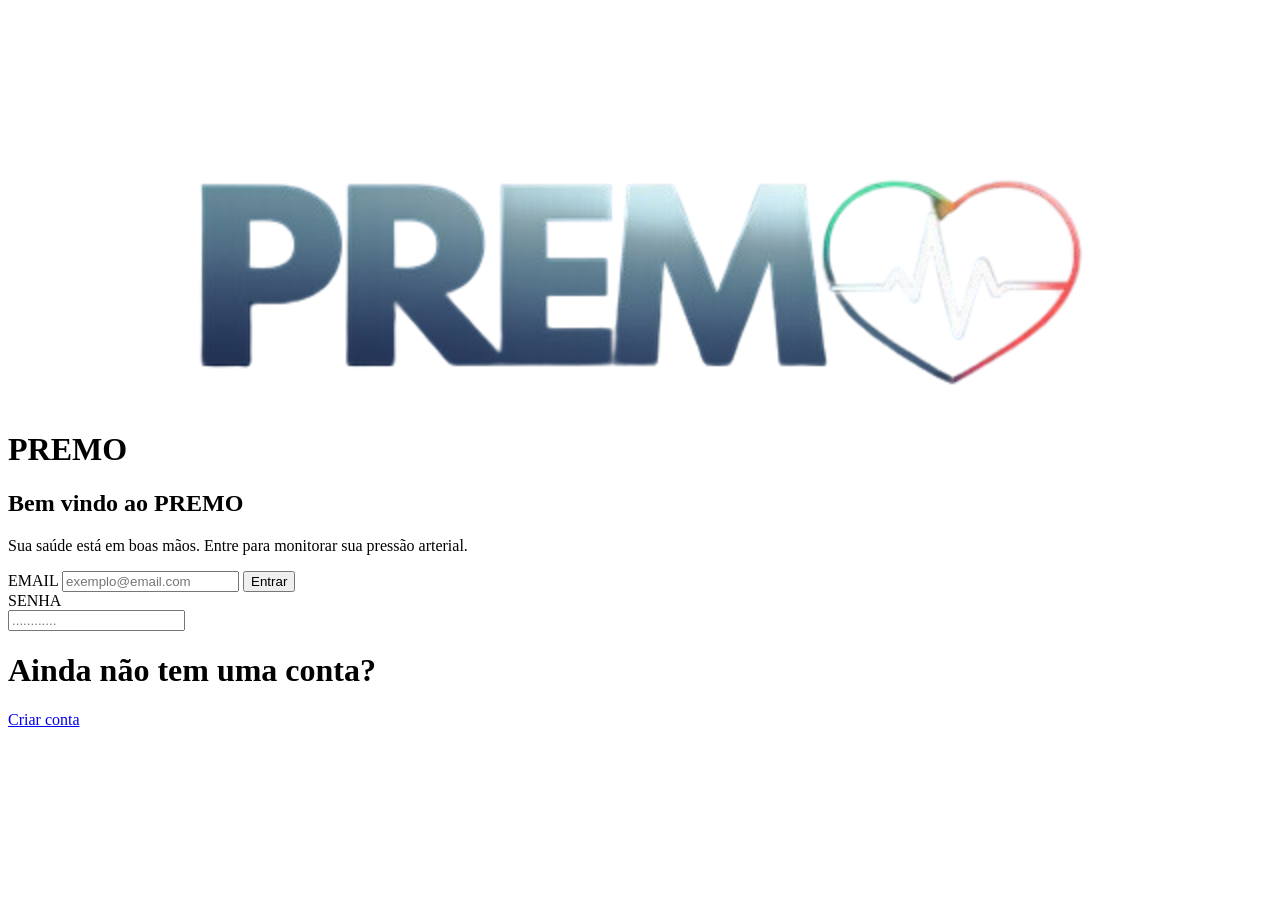
==== frontend/index.html @ c5b91dfb "feat: cria estrutura da tela de login do PREMO" ====
<!DOCTYPE html>
<html lang="en">
<head>
    <meta charset="UTF-8">
    <meta name="viewport" content="width=device-width, initial-scale=1.0">
    <title>PREMO login</title>

    <link rel="stylesheet" href="style.css">
</head>
<body>
    <div class="login-container">
    <div class="login-card">

      <img src="imglogopremo.png" alt="PREMO" class="logo">
      <h1>PREMO</h1>
      <h2>Bem vindo ao PREMO</h2>

    <p>
      Sua saúde está em boas mãos. Entre para monitorar sua pressão arterial.
    </p>

       <!-- EMAIL -->
      <form>
        <label>EMAIL</label>
        <input type="email" placeholder="exemplo@email.com" />
        <button type="submit">Entrar</button>
      </form>
    </div>
  </div>

       <!-- SENHA -->
         <div class="input-group">
          <label>SENHA</label>
         <div class="input-box">
          <i class="fa-solid fa-lock"></i>
          <input type="password" id="senha" placeholder="............">
          <i class="fa-regular fa-eye eye" id="toggle"></i>
             </form>
              <h1>Ainda não tem uma conta?</h1>
                <a href="#">Criar conta</a>
          </div>
         </div>
</body>
</html>
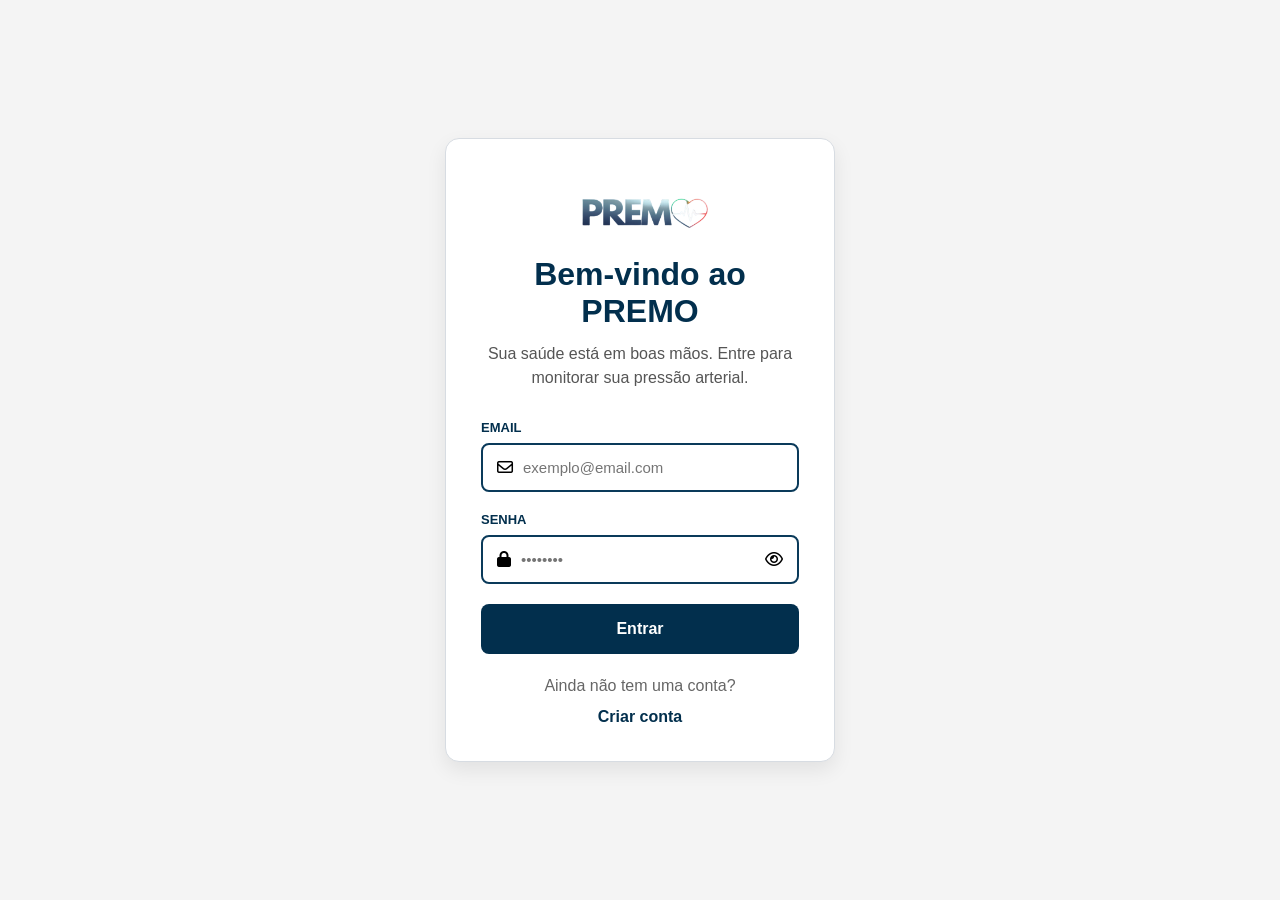
==== commit 44a3f206: "fix: organiza estrutura do projeto PREMO" ====
--- a/frontend/index.html
+++ b/frontend/index.html
@@ -1,44 +1,84 @@
 <!DOCTYPE html>
-<html lang="en">
+<html lang="pt-BR">
 <head>
     <meta charset="UTF-8">
     <meta name="viewport" content="width=device-width, initial-scale=1.0">
-    <title>PREMO login</title>
+    <title>PREMO Login</title>
 
     <link rel="stylesheet" href="style.css">
+
+    <!-- Ícones -->
+    <link rel="stylesheet"
+    href="https://cdnjs.cloudflare.com/ajax/libs/font-awesome/6.5.1/css/all.min.css">
 </head>
+
 <body>
-    <div class="login-container">
-    <div class="login-card">
 
-      <img src="imglogopremo.png" alt="PREMO" class="logo">
-      <h1>PREMO</h1>
-      <h2>Bem vindo ao PREMO</h2>
+    <div class="container">
 
-    <p>
-      Sua saúde está em boas mãos. Entre para monitorar sua pressão arterial.
-    </p>
+        <div class="card">
 
-       <!-- EMAIL -->
-      <form>
-        <label>EMAIL</label>
-        <input type="email" placeholder="exemplo@email.com" />
-        <button type="submit">Entrar</button>
-      </form>
+            <img src="imglogopremo.png" alt="PREMO" class="logo">
+
+            <h1>Bem-vindo ao PREMO</h1>
+
+            <p>
+                Sua saúde está em boas mãos.
+                Entre para monitorar sua pressão arterial.
+            </p>
+
+            <!-- EMAIL -->
+            <div class="input-group">
+
+                <label>EMAIL</label>
+
+                <div class="input-box">
+                    <i class="fa-regular fa-envelope"></i>
+
+                    <input
+                        type="email"
+                        placeholder="exemplo@email.com"
+                    >
+                </div>
+
+            </div>
+
+            <!-- SENHA -->
+            <div class="input-group">
+
+                <label>SENHA</label>
+
+                <div class="input-box">
+
+                    <i class="fa-solid fa-lock"></i>
+
+                    <input
+                        type="password"
+                        id="senha"
+                        placeholder="••••••••"
+                    >
+
+                    <i class="fa-regular fa-eye eye" id="toggle"></i>
+
+                </div>
+
+            </div>
+
+            <button class="btn-login">
+                Entrar
+            </button>
+
+            <p class="signup-text">
+                Ainda não tem uma conta?
+            </p>
+
+            <a href="#" class="signup-link">
+                Criar conta
+            </a>
+
+        </div>
+
     </div>
-  </div>
 
-       <!-- SENHA -->
-         <div class="input-group">
-          <label>SENHA</label>
-         <div class="input-box">
-          <i class="fa-solid fa-lock"></i>
-          <input type="password" id="senha" placeholder="............">
-          <i class="fa-regular fa-eye eye" id="toggle"></i>
-             </form>
-              <h1>Ainda não tem uma conta?</h1>
-                <a href="#">Criar conta</a>
-          </div>
-         </div>
 </body>
 </html>
--- a/frontend/style.css
+++ b/frontend/style.css
@@ -0,0 +1,120 @@
+*{
+    margin: 0;
+    padding: 0;
+    box-sizing: border-box;
+    font-family: Arial, sans-serif;
+}
+
+body{
+    background-color: #f4f4f4;
+    display: flex;
+    justify-content: center;
+    align-items: center;
+    min-height: 100vh;
+}
+
+.container{
+    width: 100%;
+    max-width: 430px;
+    padding: 20px;
+}
+
+.card{
+    background: white;
+    border-radius: 14px;
+    padding: 35px;
+    box-shadow: 0 8px 20px rgba(0,0,0,.08);
+    border: 1px solid #d7dce2;
+}
+
+.logo{
+    width: 170px;
+    display: block;
+    margin: 0 auto 25px;
+}
+
+h1{
+    color: #022f4d;
+    text-align: center;
+    font-size: 32px;
+    margin-bottom: 12px;
+}
+
+p{
+    text-align: center;
+    color: #555;
+    margin-bottom: 30px;
+    line-height: 1.5;
+}
+
+label{
+    display: block;
+    font-size: 13px;
+    font-weight: bold;
+    color: #022f4d;
+    margin-bottom: 8px;
+}
+
+.input-group{
+    margin-bottom: 20px;
+}
+
+.input-box{
+    display: flex;
+    align-items: center;
+    border: 2px solid #0a3a5a;
+    border-radius: 8px;
+    padding: 14px;
+    gap: 10px;
+}
+
+.input-box input{
+    width: 100%;
+    border: none;
+    outline: none;
+    font-size: 15px;
+}
+
+.eye{
+    cursor: pointer;
+}
+
+.btn-login{
+    width: 100%;
+    background: #022f4d;
+    color: white;
+    border: none;
+    padding: 16px;
+    border-radius: 8px;
+    font-size: 16px;
+    cursor: pointer;
+    font-weight: bold;
+    transition: .3s;
+}
+
+.btn-login:hover{
+    transform: translateY(-2px);
+}
+
+.signup-text{
+    display: block;
+    text-align: center;
+    color: #666;
+    margin-top: 20px;
+    margin-bottom: 10px;
+}
+
+.signup-link{
+    display: block;
+    text-align: center;
+    color: #022f4d;
+    text-decoration: none;
+    font-weight: bold;
+}
+
+.footer{
+    margin-top: 25px;
+    text-align: center;
+    color: #777;
+    font-size: 14px;
+}
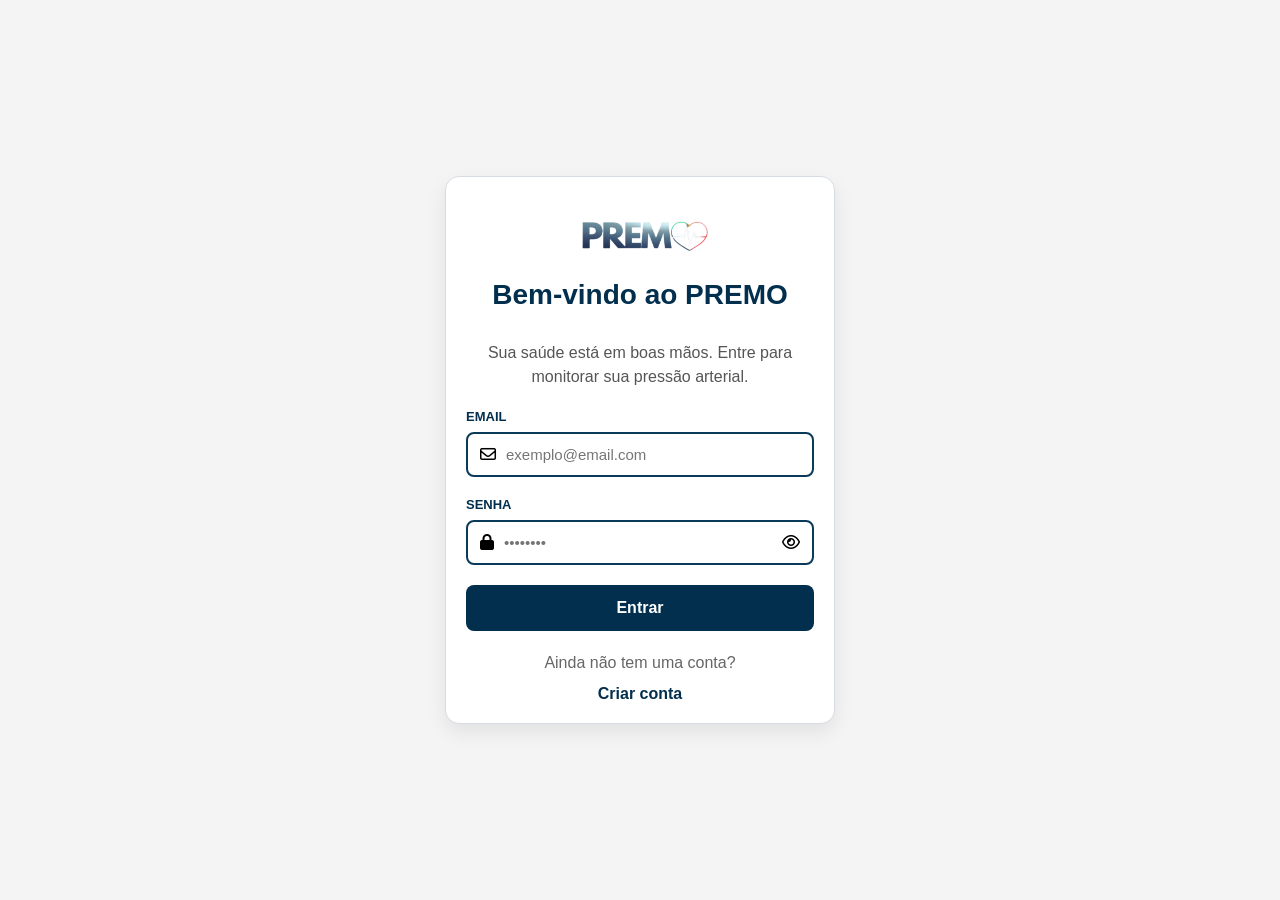
==== commit e366232c: "feat: implementa tela de medição com teclado funcional" ====
--- a/frontend/index.html
+++ b/frontend/index.html
@@ -10,6 +10,7 @@
     <!-- Ícones -->
     <link rel="stylesheet"
     href="https://cdnjs.cloudflare.com/ajax/libs/font-awesome/6.5.1/css/all.min.css">
+    
 </head>
 
 <body>
@@ -64,10 +65,9 @@
 
             </div>
 
-            <button class="btn-login">
-                Entrar
-            </button>
-
+            <a href="medicao.html" class="btn-login">
+            Entrar
+            </a>
             <p class="signup-text">
                 Ainda não tem uma conta?
             </p>
--- a/frontend/style.css
+++ b/frontend/style.css
@@ -80,16 +80,18 @@
 }
 
 .btn-login{
+    display: block;
     width: 100%;
     background: #022f4d;
     color: white;
-    border: none;
     padding: 16px;
     border-radius: 8px;
     font-size: 16px;
     cursor: pointer;
     font-weight: bold;
     transition: .3s;
+    text-align: center;
+    text-decoration: none;
 }
 
 .btn-login:hover{
@@ -117,4 +119,195 @@
     text-align: center;
     color: #777;
     font-size: 14px;
+}
+
+/* CSS MEDICAO */
+
+*{
+    margin: 0;
+    padding: 0;
+    box-sizing: border-box;
+    font-family: Arial,sans-serif;
+}
+
+/* LOGIN */
+
+.login{
+    background: #f4f4f4;
+    display: flex;
+    justify-content: center;
+    align-items: center;
+    min-height: 100vh;
+}
+
+.container{
+    width: 100%;
+    max-width: 430px;
+    padding: 20px;
+}
+
+.card{
+    background: white;
+    border-radius: 14px;
+    padding: 20px;
+    box-shadow: 0 8px 20px rgba(0,0,0,.08);
+    border: 1px solid #d7dce2;
+}
+
+.logo{
+    width: 170px;
+    display: block;
+    margin: 0 auto 25px;
+}
+
+h1{
+    color: #022f4d;
+    text-align: center;
+    font-size: 28px;
+    margin-bottom: 30px;
+}
+
+p{
+    text-align: center;
+    color: #555;
+    margin-bottom: 20px;
+}
+
+.input-group{
+    margin-bottom: 20px;
+}
+
+.input-box{
+    display: flex;
+    align-items: center;
+    border: 2px solid #0a3a5a;
+    border-radius: 8px;
+    padding: 12px;
+    gap: 10px;
+}
+
+.btn-login{
+    width: 100%;
+    background: #022f4d;
+    color: white;
+    border: none;
+    padding: 14px;
+    border-radius: 8px;
+    font-weight: bold;
+    cursor: pointer;
+}
+
+.btn-login:hover{
+    transform: translateY(-2px);
+}
+
+.signup-text{
+    text-align: center;
+    margin-top: 20px;
+}
+
+.signup-link{
+    display: block;
+    text-align: center;
+    color: #022f4d;
+    font-weight: bold;
+    text-decoration: none;
+}
+
+/* MEDIÇÃO */
+
+
+.medicao{
+    background: #f4f4f4;
+    padding: 20px;
+}
+
+.topo{
+    display: flex;
+    align-items: center;
+    gap: 10px;
+    margin-bottom: 20px;
+}
+
+.topo h2{
+    font-size: 20px;
+    color: #022f4d;
+}
+
+.pressao-container{
+    display: flex;
+    gap: 10px;
+    margin-bottom: 20px;
+}
+
+.pressao-box{
+    flex: 1;
+    padding: 15px;
+    border-radius: 10px;
+    background: #e9f2f9;
+    text-align: center;
+}
+
+.pressao-box h1{
+    font-size: 28px;
+}
+
+.pressao-box.ativa{
+    background: #022f4d;
+    color: white;
+}
+
+.teclado{
+    display: grid;
+    grid-template-columns: repeat(3, 1fr);
+    gap: 10px;
+    margin-bottom: 20px;
+}
+
+.teclado button{
+    padding: 18px;
+    font-size: 18px;
+    border: none;
+    border-radius: 10px;
+    background: #f0f0f0;
+    cursor: pointer;
+}
+
+.btn-salvar{
+    width: 100%;
+    padding: 15px;
+    background: #022f4d;
+    color: white;
+    border: none;
+    border-radius: 10px;
+    font-weight: bold;
+}
+
+.info{
+    font-size: 12px;
+    color: #777;
+    margin-top: 10px;
+    text-align: center;
+}
+
+.menu{
+    display: flex;
+    justify-content: space-around;
+    margin-top: 20px;
+    font-size: 14px;
+}
+
+.ativo{
+    color: #022f4d;
+    font-weight: bold;
+}
+
+.pressao-box span{
+    font-size: 12px;
+    opacity: 0.7;
+}
+
+.pressao-box h1{
+    margin-top: 5px;
+    font-size: 24px;
 }
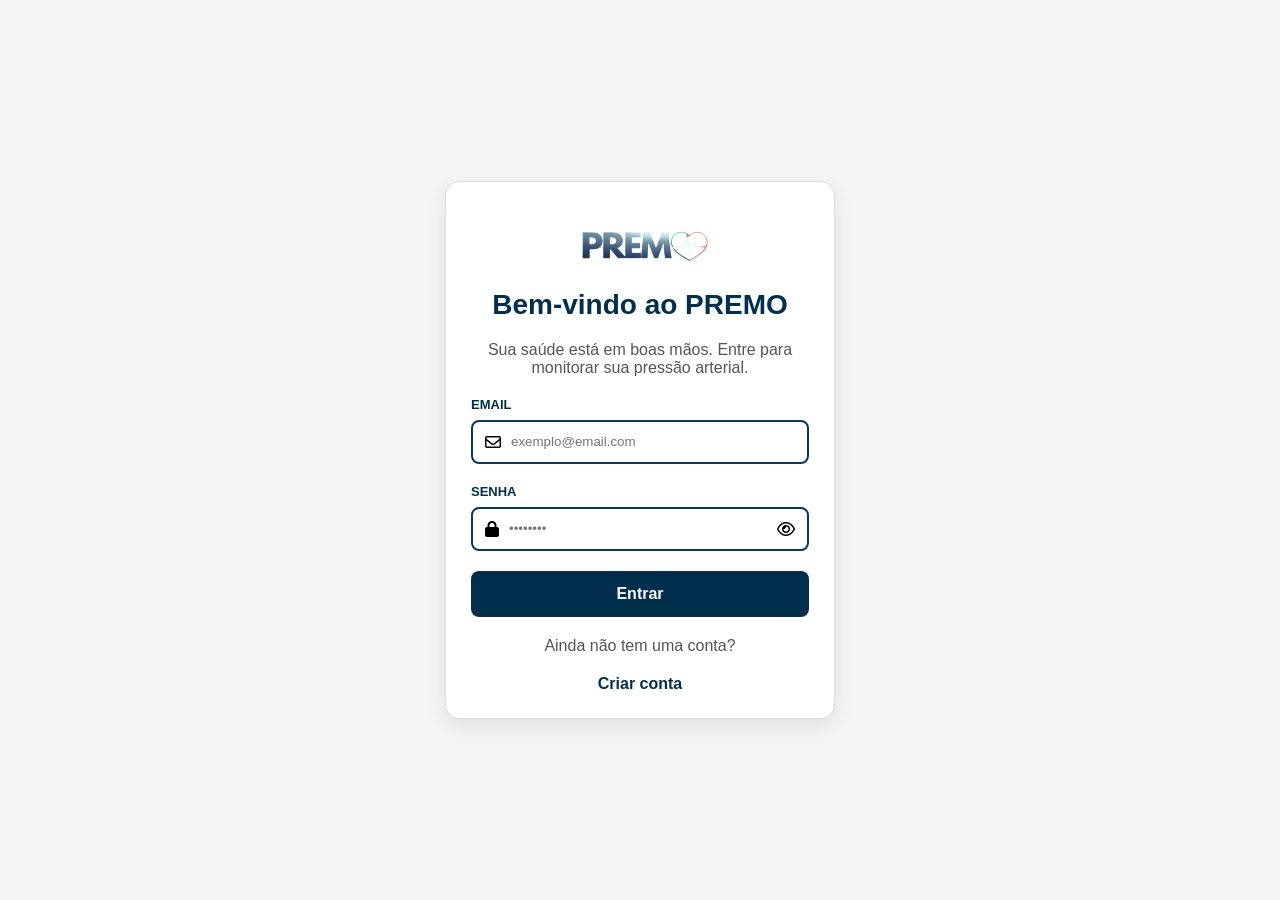
==== commit 8ba1eac5: "feat: integra telas de medição, alerta e relatório" ====
--- a/frontend/index.html
+++ b/frontend/index.html
@@ -5,6 +5,7 @@
     <meta name="viewport" content="width=device-width, initial-scale=1.0">
     <title>PREMO Login</title>
 
+    <!-- CSS -->
     <link rel="stylesheet" href="style.css">
 
     <!-- Ícones -->
@@ -13,7 +14,7 @@
     
 </head>
 
-<body>
+<body class="login">
 
     <div class="container">
 
@@ -30,7 +31,6 @@
 
             <!-- EMAIL -->
             <div class="input-group">
-
                 <label>EMAIL</label>
 
                 <div class="input-box">
@@ -41,16 +41,13 @@
                         placeholder="exemplo@email.com"
                     >
                 </div>
-
             </div>
 
             <!-- SENHA -->
             <div class="input-group">
-
                 <label>SENHA</label>
 
                 <div class="input-box">
-
                     <i class="fa-solid fa-lock"></i>
 
                     <input
@@ -60,14 +57,14 @@
                     >
 
                     <i class="fa-regular fa-eye eye" id="toggle"></i>
-
                 </div>
-
             </div>
 
+            <!-- BOTÃO -->
             <a href="medicao.html" class="btn-login">
-            Entrar
+                Entrar
             </a>
+
             <p class="signup-text">
                 Ainda não tem uma conta?
             </p>
--- a/frontend/style.css
+++ b/frontend/style.css
@@ -1,183 +1,80 @@
-*{
+/* ===== RESET ===== */
+* {
     margin: 0;
     padding: 0;
     box-sizing: border-box;
     font-family: Arial, sans-serif;
 }
 
-body{
+/* ===== BODY ===== */
+body {
     background-color: #f4f4f4;
+}
+
+/* ===== CONTAINER PADRÃO ===== */
+.container {
+    width: 100%;
+    max-width: 430px;
+    padding: 20px;
+    margin: 0 auto;
+}
+
+/* ===== CARD ===== */
+.card {
+    background: white;
+    border-radius: 14px;
+    padding: 25px;
+    box-shadow: 0 8px 20px rgba(0,0,0,.08);
+    border: 1px solid #d7dce2;
+}
+
+/* ===== LOGO ===== */
+.logo {
+    width: 170px;
+    display: block;
+    margin: 0 auto 25px;
+}
+
+/* ===================================================== */
+/* ===================== LOGIN ========================== */
+/* ===================================================== */
+
+.login {
     display: flex;
     justify-content: center;
     align-items: center;
     min-height: 100vh;
 }
 
-.container{
-    width: 100%;
-    max-width: 430px;
-    padding: 20px;
-}
-
-.card{
-    background: white;
-    border-radius: 14px;
-    padding: 35px;
-    box-shadow: 0 8px 20px rgba(0,0,0,.08);
-    border: 1px solid #d7dce2;
-}
-
-.logo{
-    width: 170px;
-    display: block;
-    margin: 0 auto 25px;
-}
-
-h1{
-    color: #022f4d;
-    text-align: center;
-    font-size: 32px;
-    margin-bottom: 12px;
-}
-
-p{
+/* TÍTULOS */
+h1 {
+    color: #022f4d;
+    text-align: center;
+    font-size: 28px;
+    margin-bottom: 20px;
+}
+
+/* TEXTO */
+p {
     text-align: center;
     color: #555;
-    margin-bottom: 30px;
-    line-height: 1.5;
-}
-
-label{
-    display: block;
+    margin-bottom: 20px;
+}
+
+/* INPUT */
+.input-group {
+    margin-bottom: 20px;
+}
+
+label {
     font-size: 13px;
     font-weight: bold;
     color: #022f4d;
     margin-bottom: 8px;
-}
-
-.input-group{
-    margin-bottom: 20px;
-}
-
-.input-box{
-    display: flex;
-    align-items: center;
-    border: 2px solid #0a3a5a;
-    border-radius: 8px;
-    padding: 14px;
-    gap: 10px;
-}
-
-.input-box input{
-    width: 100%;
-    border: none;
-    outline: none;
-    font-size: 15px;
-}
-
-.eye{
-    cursor: pointer;
-}
-
-.btn-login{
-    display: block;
-    width: 100%;
-    background: #022f4d;
-    color: white;
-    padding: 16px;
-    border-radius: 8px;
-    font-size: 16px;
-    cursor: pointer;
-    font-weight: bold;
-    transition: .3s;
-    text-align: center;
-    text-decoration: none;
-}
-
-.btn-login:hover{
-    transform: translateY(-2px);
-}
-
-.signup-text{
-    display: block;
-    text-align: center;
-    color: #666;
-    margin-top: 20px;
-    margin-bottom: 10px;
-}
-
-.signup-link{
-    display: block;
-    text-align: center;
-    color: #022f4d;
-    text-decoration: none;
-    font-weight: bold;
-}
-
-.footer{
-    margin-top: 25px;
-    text-align: center;
-    color: #777;
-    font-size: 14px;
-}
-
-/* CSS MEDICAO */
-
-*{
-    margin: 0;
-    padding: 0;
-    box-sizing: border-box;
-    font-family: Arial,sans-serif;
-}
-
-/* LOGIN */
-
-.login{
-    background: #f4f4f4;
-    display: flex;
-    justify-content: center;
-    align-items: center;
-    min-height: 100vh;
-}
-
-.container{
-    width: 100%;
-    max-width: 430px;
-    padding: 20px;
-}
-
-.card{
-    background: white;
-    border-radius: 14px;
-    padding: 20px;
-    box-shadow: 0 8px 20px rgba(0,0,0,.08);
-    border: 1px solid #d7dce2;
-}
-
-.logo{
-    width: 170px;
-    display: block;
-    margin: 0 auto 25px;
-}
-
-h1{
-    color: #022f4d;
-    text-align: center;
-    font-size: 28px;
-    margin-bottom: 30px;
-}
-
-p{
-    text-align: center;
-    color: #555;
-    margin-bottom: 20px;
-}
-
-.input-group{
-    margin-bottom: 20px;
-}
-
-.input-box{
+    display: block;
+}
+
+.input-box {
     display: flex;
     align-items: center;
     border: 2px solid #0a3a5a;
@@ -186,27 +83,39 @@
     gap: 10px;
 }
 
-.btn-login{
-    width: 100%;
-    background: #022f4d;
-    color: white;
+.input-box input {
+    width: 100%;
     border: none;
+    outline: none;
+}
+
+.eye {
+    cursor: pointer;
+}
+
+/* BOTÃO LOGIN */
+.btn-login {
+    display: block;
+    width: 100%;
+    background: #022f4d;
+    color: white;
     padding: 14px;
     border-radius: 8px;
     font-weight: bold;
-    cursor: pointer;
-}
-
-.btn-login:hover{
+    text-align: center;
+    text-decoration: none;
+}
+
+.btn-login:hover {
     transform: translateY(-2px);
 }
 
-.signup-text{
-    text-align: center;
+/* LINKS */
+.signup-text {
     margin-top: 20px;
 }
 
-.signup-link{
+.signup-link {
     display: block;
     text-align: center;
     color: #022f4d;
@@ -214,33 +123,34 @@
     text-decoration: none;
 }
 
-/* MEDIÇÃO */
-
-
-.medicao{
-    background: #f4f4f4;
+/* ===================================================== */
+/* ==================== MEDIÇÃO ========================= */
+/* ===================================================== */
+
+.medicao {
     padding: 20px;
 }
 
-.topo{
+/* TOPO */
+.topo {
     display: flex;
     align-items: center;
     gap: 10px;
     margin-bottom: 20px;
 }
 
-.topo h2{
-    font-size: 20px;
-    color: #022f4d;
-}
-
-.pressao-container{
-    display: flex;
-    gap: 10px;
-    margin-bottom: 20px;
-}
-
-.pressao-box{
+.topo h2 {
+    color: #022f4d;
+}
+
+/* PRESSÃO */
+.pressao-container {
+    display: flex;
+    gap: 10px;
+    margin-bottom: 20px;
+}
+
+.pressao-box {
     flex: 1;
     padding: 15px;
     border-radius: 10px;
@@ -248,23 +158,30 @@
     text-align: center;
 }
 
-.pressao-box h1{
-    font-size: 28px;
-}
-
-.pressao-box.ativa{
-    background: #022f4d;
-    color: white;
-}
-
-.teclado{
+.pressao-box span {
+    font-size: 12px;
+    opacity: 0.7;
+}
+
+.pressao-box h1 {
+    font-size: 24px;
+    margin-top: 5px;
+}
+
+.pressao-box.ativa {
+    background: #022f4d;
+    color: white;
+}
+
+/* TECLADO */
+.teclado {
     display: grid;
     grid-template-columns: repeat(3, 1fr);
     gap: 10px;
     margin-bottom: 20px;
 }
 
-.teclado button{
+.teclado button {
     padding: 18px;
     font-size: 18px;
     border: none;
@@ -273,7 +190,8 @@
     cursor: pointer;
 }
 
-.btn-salvar{
+/* BOTÃO SALVAR */
+.btn-salvar {
     width: 100%;
     padding: 15px;
     background: #022f4d;
@@ -283,31 +201,67 @@
     font-weight: bold;
 }
 
-.info{
+/* TEXTO */
+.info {
     font-size: 12px;
     color: #777;
     margin-top: 10px;
     text-align: center;
 }
 
-.menu{
+/* MENU */
+.menu {
     display: flex;
     justify-content: space-around;
     margin-top: 20px;
-    font-size: 14px;
-}
-
-.ativo{
-    color: #022f4d;
-    font-weight: bold;
-}
-
-.pressao-box span{
-    font-size: 12px;
-    opacity: 0.7;
-}
-
-.pressao-box h1{
-    margin-top: 5px;
-    font-size: 24px;
+}
+
+.ativo {
+    color: #022f4d;
+    font-weight: bold;
+}
+
+/* ===================================================== */
+/* ==================== RELATÓRIO ======================= */
+/* ===================================================== */
+
+.relatorio {
+    padding: 20px;
+}
+
+/* HEADER */
+.header-relatorio {
+    display: flex;
+    justify-content: space-between;
+    margin-bottom: 20px;
+}
+
+/* CARDS */
+.card-relatorio {
+    background: white;
+    padding: 15px;
+    border-radius: 10px;
+    margin-bottom: 10px;
+}
+
+.card-relatorio h2 {
+    font-size: 22px;
+}
+
+/* STATUS */
+.status-normal {
+    background: #d1fae5;
+    padding: 10px;
+    border-radius: 10px;
+    color: green;
+}
+
+/* BOTÃO PDF */
+.btn-pdf {
+    width: 100%;
+    padding: 12px;
+    background: #022f4d;
+    color: white;
+    border-radius: 8px;
+    margin-top: 15px;
 }
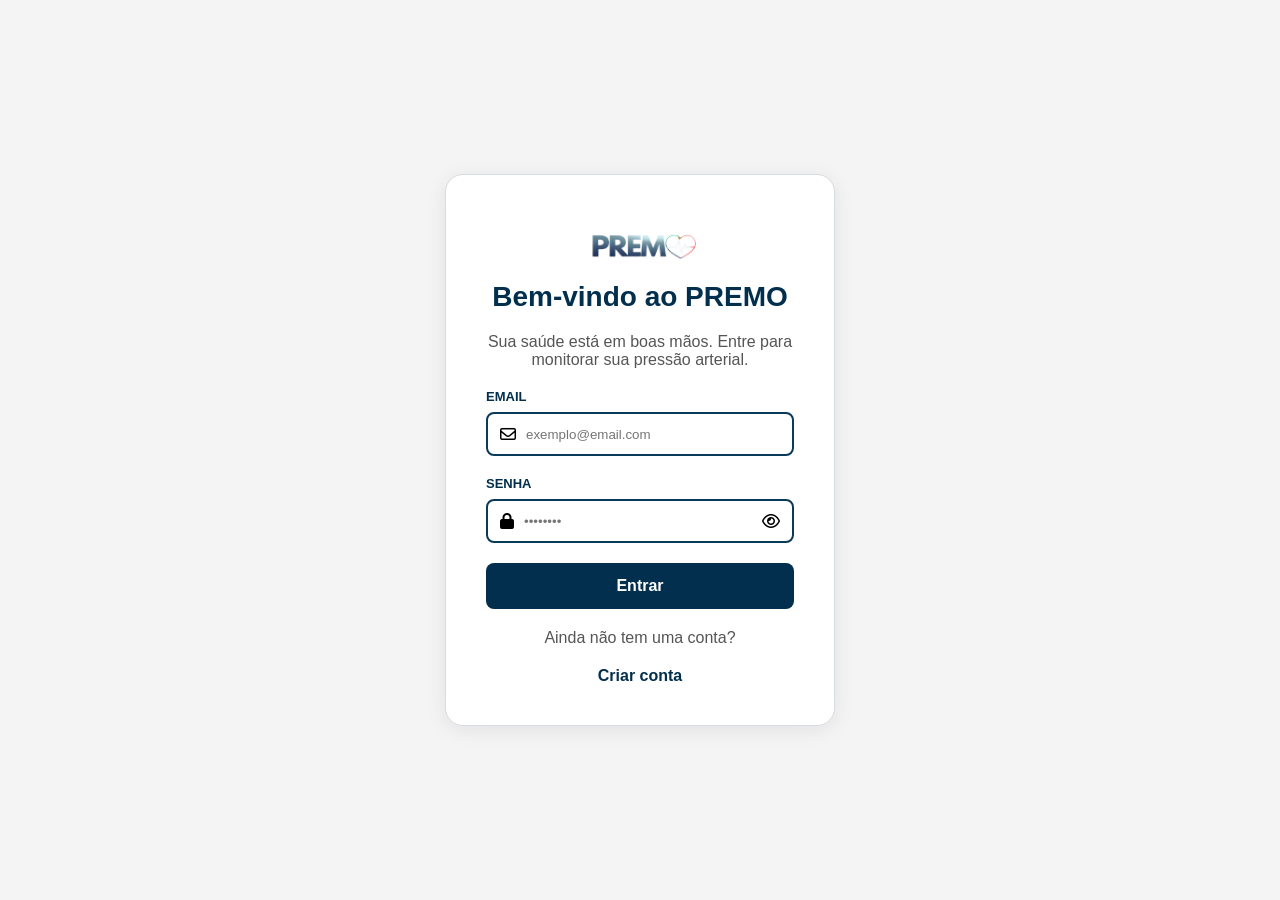
==== commit a729194e: "tela de cadastro e linkagens" ====
--- a/frontend/index.html
+++ b/frontend/index.html
@@ -69,7 +69,7 @@
                 Ainda não tem uma conta?
             </p>
 
-            <a href="#" class="signup-link">
+            <a href="cadastro.html" class="signup-link">
                 Criar conta
             </a>
 
--- a/frontend/style.css
+++ b/frontend/style.css
@@ -132,15 +132,40 @@
 }
 
 /* TOPO */
-.topo {
-    display: flex;
-    align-items: center;
-    gap: 10px;
-    margin-bottom: 20px;
-}
-
-.topo h2 {
-    color: #022f4d;
+.topo{
+    display: flex;
+    align-items: center;
+}
+
+.topo h2{
+    margin-left: 15px;
+    margin-top: 0;
+    margin-bottom: 0;
+
+    color: #022f4d;
+}
+
+.bvoltar{
+    width: 45px;
+    height: 45px;
+
+    display: inline-flex;
+    align-items: center;
+    justify-content: center;
+
+    background: white;
+
+    border-radius: 50%;
+
+    text-decoration: none;
+    color: black;
+
+    font-size: 24px;
+}
+
+.bvoltar:hover{
+    transform: scale(1.05);
+    background: #f0f0f0;
 }
 
 /* PRESSÃO */
@@ -220,7 +245,18 @@
     color: #022f4d;
     font-weight: bold;
 }
-
+ 
+
+.navegacao{
+
+    color: black;
+    text-decoration: none;
+}
+
+.navegacao-hover{
+
+    color: #0a3a5a!important;
+}
 /* ===================================================== */
 /* ==================== RELATÓRIO ======================= */
 /* ===================================================== */
@@ -264,4 +300,80 @@
     color: white;
     border-radius: 8px;
     margin-top: 15px;
+}
+
+/* CARD */
+.card{
+    background: white;
+    width: 390px;
+    padding: 40px;
+    border-radius: 18px;
+
+    box-shadow: 0 4px 20px rgba(0,0,0,0.08);
+
+    position: relative;
+}
+
+/* LOGO */
+.logo{
+    width: 140px;
+    display: block;
+    margin: 0 auto 20px;
+}
+
+/* BOTÃO VOLTAR */
+.voltar{
+    position: absolute;
+
+    top: 20px;
+    left: 20px;
+
+    width: 40px;
+    height: 40px;
+
+    border-radius: 50%;
+
+    background: #f1f1f1;
+
+    display: flex;
+    justify-content: center;
+    align-items: center;
+
+    text-decoration: none;
+    color: #022f4d;
+
+    transition: 0.3s;
+}
+
+.voltar:hover{
+    background: #e4e4e4;
+    transform: scale(1.05);
+}
+
+/* INPUT FOCUS */
+.input-box:focus-within{
+    border-color: #0d5d93;
+
+    box-shadow: 0 0 0 3px rgba(10,58,90,0.1);
+}
+
+/* BOTÃO */
+.btn-login{
+    margin-top: 10px;
+
+    transition: 0.3s;
+}
+
+.btn-login:hover{
+    background: #033f67;
+}
+
+/* RESPONSIVO */
+@media (max-width: 500px){
+
+    .card{
+        width: 95%;
+        padding: 30px 25px;
+    }
+
 }
